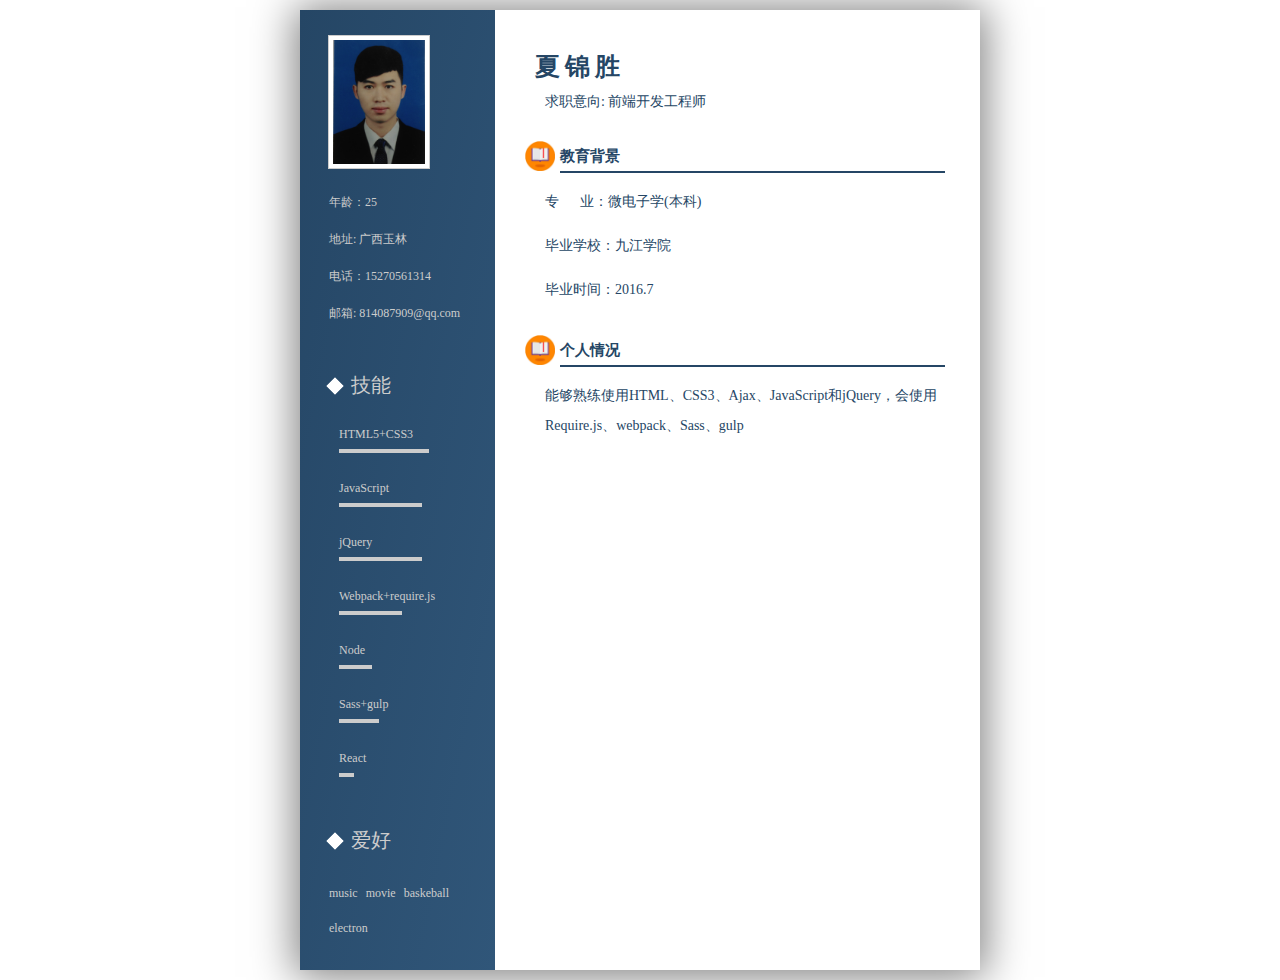
==== jianli.html @ a3b1e2e3 "delect imfomation" ====
<!DOCTYPE html>
<html lang="en">
<head>
    <meta charset="UTF-8">
    <meta name="viewport" content="width=device-width, initial-scale=1.0">
    <meta http-equiv="X-UA-Compatible" content="ie=edge">
    <title>Document</title>
    <style>
        ul {
            list-style: none;
        }
        #resume {
            max-width: 680px;
            min-height: 960px;
            box-shadow: 0 2px 40px 5px rgba(0,0,0,0.5);
            margin: 10px auto;
            display: flex;
        }
        .left-ct {
            width: 195px;
            height: 960px;
            background: linear-gradient(to bottom right,#254665,#305679);
            color: #fff;
            font-size: 12px;
        }
        .right-ct {
            min-width: 485px;
            min-height: 960px;
            color: #254665;
            font-family: KaiTi_GB2312;
            font-size: 14px;
        }
        .portrait-ct {
            width: 100px;
            height: 132px;
            background: #fff;
            margin-top: 25px;
            margin-left: 28px;
            border: 1px solid #ccc;
            
        }
        .portrait {
            width: 92px;
            height: 124px;
            margin-left: 4px;
            margin-top: 4px;
            background: url('imgs/myphoto.png') center no-repeat;
            background-size: cover;
        }
        ul.information {
            margin: 0;
            padding: 0;
            margin-top: 30px;
            width: 200px;
        }
        .information li {
            margin-top: 20px;
            color: #ccc;
        }
        .title {
            margin-top: 50px;
            font-size: 20px;
            color: #ccc;
        }
        .title span {
            display: inline-block;
            width: 10px;
            height: 10px;
            border: 1px solid #fff;
            background: #fff;
            transform: rotate(45deg);
            margin-right: 10px;
        }
        .technical-ct {
            margin-left: 10px;
            padding: 0;
        }
        .technical-ct li {
            display: block;
            line-height: 30px;
            color: #ccc;
            margin-top: 20px;
        }
        .technical-1 {
            border-bottom: 4px solid #ccc;
        }
        .technical-2 {
            width: 83px;
            border-bottom: 4px solid #ccc;
        }
        .technical-3 {
            width: 83px;
            border-bottom: 4px solid #ccc;
        }
        .technical-4 {
            width: 63px;
            border-bottom: 4px solid #ccc;
        }
        .technical-5 {
            width: 33px;
            border-bottom: 4px solid #ccc;
        }
        .technical-6 {
            width: 40px;
            border-bottom: 4px solid #ccc;
        }
        .technical-7 {
            width: 15px;
            border-bottom: 4px solid #ccc;
        }
        .hobby {
            padding: 0;
            width: 120px;
            flex-wrap: wrap;
            justify-content: space-between;
            display: flex;
            color: #ccc;
        }
        .hobby li {
            margin-top: 20px;
        }
        .myname {
            margin-top: 40px;
            margin-left: 40px;
            font-size: 25px;
            font-weight: bold;
            
            
            letter-spacing: 5px;
        }
        .myintention {
            margin:10px 50px;
        }
        .logo {
            width: 30px;
            height: 30px;
            margin-bottom: -10px;
        }
        .education {
            margin-left: 30px;
            margin-top: 30px;
        }
        .education span{
            width: 385px;
            display: inline-block;
            margin-left: 5px;
            font-size: 15px;
            font-weight: bold;
            line-height: 30px;
            border-bottom: 2px solid #254665;
        }
        .right-ct p{
            margin-left: 50px;
            width: 408px;
            line-height: 30px;
        }
    </style>
</head>
<body>
    <div id="resume">
        <div class="left-ct">
            <div class="portrait-ct">
                <div class="portrait"></div>
                <ul class="information">
                    <li>年龄：25</li>
                    <li>地址: 广西玉林</li>
                    <li>电话：15270561314</li>
                    <li>邮箱: 814087909@qq.com</li>
                    
                </ul>
                <div class="title"><span></span>技能</div>
                <ul class="technical-ct">
                    <li class="technical-1">HTML5+CSS3</li>
                    <li class="technical-2">JavaScript</li>
                    <li class="technical-3">jQuery</li>
                    <li class="technical-4">Webpack+require.js</li>
                    <li class="technical-5">Node</li>
                    <li class="technical-6">Sass+gulp</li>
                    <li class="technical-7">React</li>
                </ul>
                <div class="title"><span></span>爱好</div>
                <ul class="hobby">
                    <li>music</li>
                    <li>movie</li>
                    <li>baskeball</li>
                    <li>electron</li>
                </ul>
            </div>
        </div>
        <div class="right-ct">
            <div class="myname">夏锦胜</div>
            <div class="myintention">求职意向: 前端开发工程师</div>
            <div class="education"><img class="logo" src="imgs/timg (5).png" alt=""><span>教育背景</span></div>
            <p>专&nbsp;&nbsp;&nbsp;&nbsp;&nbsp;&nbsp;业：微电子学(本科)</p>
            <p>毕业学校：九江学院</p>
            <p>毕业时间：2016.7</p>
            <div class="education"><img class="logo" src="imgs/timg (5).png" alt=""><span>个人情况</span></div>
            <p>能够熟练使用HTML、CSS3、Ajax、JavaScript和jQuery，会使用Require.js、webpack、Sass、gulp</p>
            
        </div>
    </div>
</body>
</html>
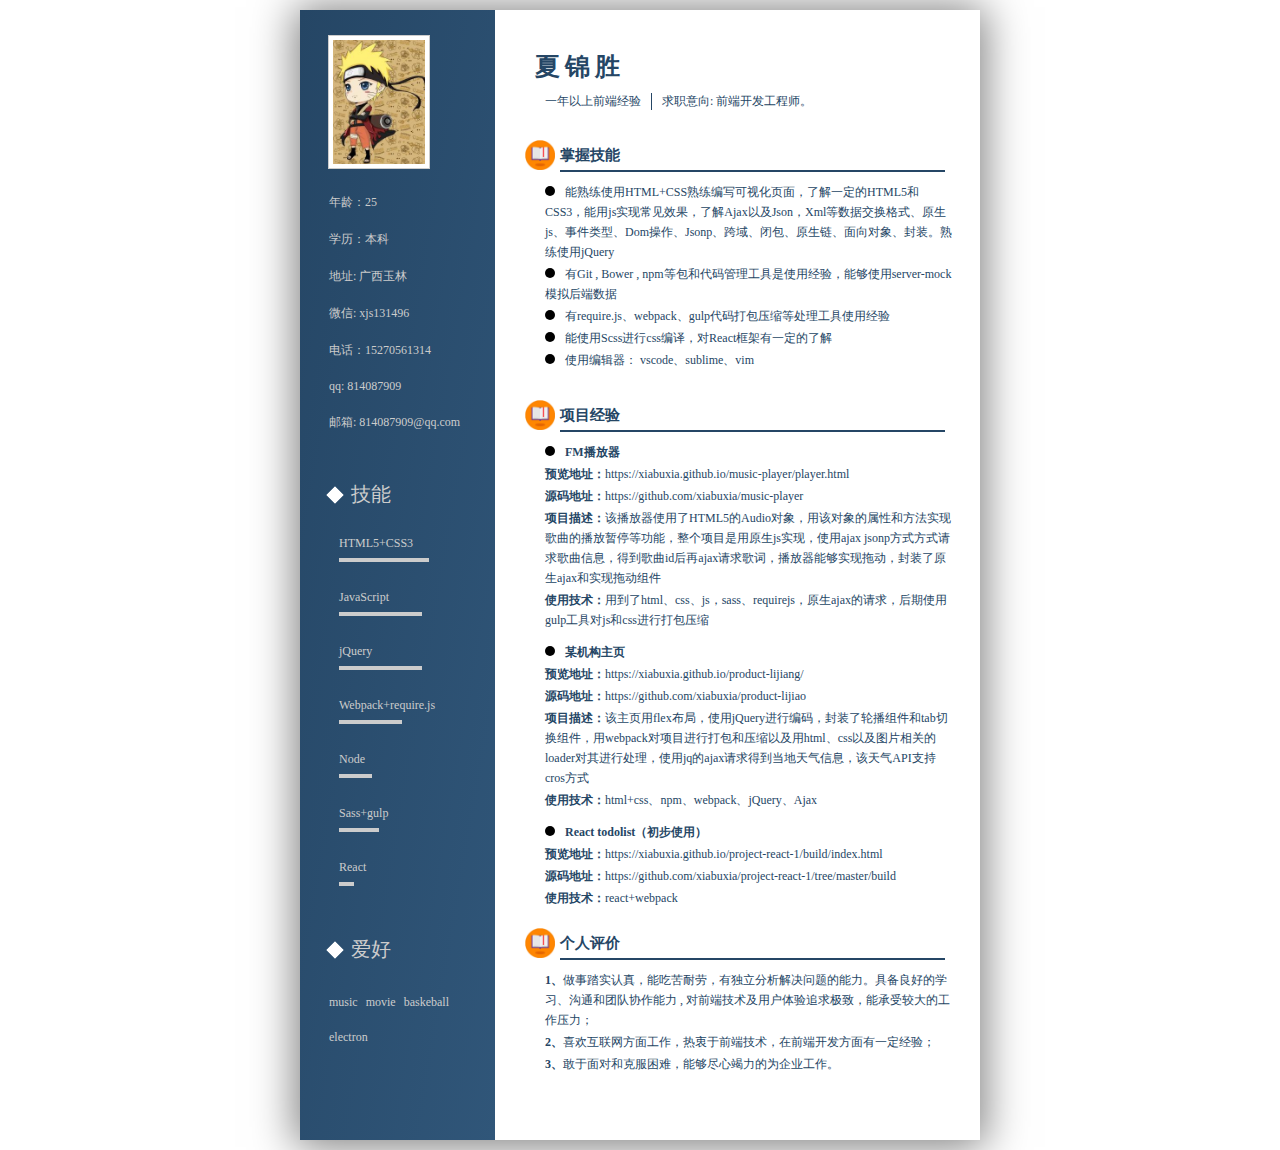
==== commit 6bad183c: "finish jianli" ====
--- a/jianli.html
+++ b/jianli.html
@@ -11,24 +11,25 @@
         }
         #resume {
             max-width: 680px;
-            min-height: 960px;
+            min-height: 1130px;
             box-shadow: 0 2px 40px 5px rgba(0,0,0,0.5);
             margin: 10px auto;
             display: flex;
+            
         }
         .left-ct {
             width: 195px;
-            height: 960px;
+            height: 1130px;
             background: linear-gradient(to bottom right,#254665,#305679);
             color: #fff;
             font-size: 12px;
         }
         .right-ct {
             min-width: 485px;
-            min-height: 960px;
+            min-height: 1130px;
             color: #254665;
             font-family: KaiTi_GB2312;
-            font-size: 14px;
+            font-size: 12px;
         }
         .portrait-ct {
             width: 100px;
@@ -38,13 +39,14 @@
             margin-left: 28px;
             border: 1px solid #ccc;
             
+            
         }
         .portrait {
             width: 92px;
             height: 124px;
             margin-left: 4px;
             margin-top: 4px;
-            background: url('imgs/myphoto.png') center no-repeat;
+            background: url('imgs/photo.jpg') center no-repeat;
             background-size: cover;
         }
         ul.information {
@@ -131,6 +133,15 @@
         .myintention {
             margin:10px 50px;
         }
+        .myintention span {
+            display: inline-block;
+   
+            border-right: 1px solid #254665;
+            padding-right: 10px;
+            margin-right: 10px;
+     
+
+        }
         .logo {
             width: 30px;
             height: 30px;
@@ -152,7 +163,19 @@
         .right-ct p{
             margin-left: 50px;
             width: 408px;
-            line-height: 30px;
+            line-height: 20px;
+            margin-top:-10px;
+        }
+        p.first {
+            margin-top: 10px;
+        }
+        .bullute {
+            width: 10px;
+            height: 10px;
+            display: inline-block;
+            border-radius: 50%;
+            background: #000;
+            margin-right: 10px;
         }
     </style>
 </head>
@@ -163,8 +186,11 @@
                 <div class="portrait"></div>
                 <ul class="information">
                     <li>年龄：25</li>
+                    <li>学历：本科</li>
                     <li>地址: 广西玉林</li>
+                    <li>微信: xjs131496</li>
                     <li>电话：15270561314</li>
+                    <li>qq: 814087909</li>
                     <li>邮箱: 814087909@qq.com</li>
                     
                 </ul>
@@ -189,13 +215,38 @@
         </div>
         <div class="right-ct">
             <div class="myname">夏锦胜</div>
-            <div class="myintention">求职意向: 前端开发工程师</div>
-            <div class="education"><img class="logo" src="imgs/timg (5).png" alt=""><span>教育背景</span></div>
-            <p>专&nbsp;&nbsp;&nbsp;&nbsp;&nbsp;&nbsp;业：微电子学(本科)</p>
-            <p>毕业学校：九江学院</p>
-            <p>毕业时间：2016.7</p>
-            <div class="education"><img class="logo" src="imgs/timg (5).png" alt=""><span>个人情况</span></div>
-            <p>能够熟练使用HTML、CSS3、Ajax、JavaScript和jQuery，会使用Require.js、webpack、Sass、gulp</p>
+            <div class="myintention"><span>一年以上前端经验</span>求职意向: 前端开发工程师。</div>
+            <div class="education"><img class="logo" src="imgs/timg (5).png" alt=""><span>掌握技能</span></div>
+            
+            <p class="first"><span class="bullute"></span>能熟练使用HTML+CSS熟练编写可视化页面，了解一定的HTML5和CSS3，能用js实现常见效果，了解Ajax以及Json，Xml等数据交换格式、原生js、事件类型、Dom操作、Jsonp、跨域、闭包、原生链、面向对象、封装。熟练使用jQuery</p>
+            <p><span class="bullute"></span>有Git , Bower , npm等包和代码管理工具是使用经验，能够使用server-mock模拟后端数据</p>
+            <p><span class="bullute"></span>有require.js、webpack、gulp代码打包压缩等处理工具使用经验</p>
+            <p><span class="bullute"></span>能使用Scss进行css编译，对React框架有一定的了解</p>
+            <p><span class="bullute"></span>使用编辑器：  vscode、sublime、vim</p>
+            <div class="education"><img class="logo" src="imgs/timg (5).png" alt=""><span>项目经验</span></div>
+            <p class="first"><span class="bullute"></span><strong>FM播放器</strong></p>
+            <p><strong>预览地址：</strong>https://xiabuxia.github.io/music-player/player.html</p>
+            <p><strong>源码地址：</strong>https://github.com/xiabuxia/music-player</p>
+            <p><strong>项目描述：</strong>该播放器使用了HTML5的Audio对象，用该对象的属性和方法实现歌曲的播放暂停等功能，整个项目是用原生js实现，使用ajax jsonp方式方式请求歌曲信息，得到歌曲id后再ajax请求歌词，播放器能够实现拖动，封装了原生ajax和实现拖动组件</p>
+            <p><strong>使用技术：</strong>用到了html、css、js，sass、requirejs，原生ajax的请求，后期使用gulp工具对js和css进行打包压缩</p>
+            
+            <p class="first"><span class="bullute"></span><strong>某机构主页</strong></p>
+            <p><strong>预览地址：</strong>https://xiabuxia.github.io/product-lijiang/</p>
+            <p><strong>源码地址：</strong>https://github.com/xiabuxia/product-lijiao</p>
+            <p><strong>项目描述：</strong>该主页用flex布局，使用jQuery进行编码，封装了轮播组件和tab切换组件，用webpack对项目进行打包和压缩以及用html、css以及图片相关的loader对其进行处理，使用jq的ajax请求得到当地天气信息，该天气API支持cros方式</p>
+            <p><strong>使用技术：</strong>html+css、npm、webpack、jQuery、Ajax</p>
+            
+            <p class="first"><span class="bullute"></span><strong>React todolist（初步使用）</strong></p>
+            <p><strong>预览地址：</strong>https://xiabuxia.github.io/project-react-1/build/index.html</p>
+            <p><strong>源码地址：</strong>https://github.com/xiabuxia/project-react-1/tree/master/build</p>
+            <p><strong>使用技术：</strong>react+webpack</p>
+            <p><strong></strong></p>
+
+            <div class="education"><img class="logo" src="imgs/timg (5).png" alt=""><span>个人评价</span></div>
+            <p class="first"><strong>1、</strong>做事踏实认真，能吃苦耐劳，有独立分析解决问题的能力。具备良好的学习、沟通和团队协作能力 , 对前端技术及用户体验追求极致，能承受较大的工作压力；</p>
+            <p><strong>2、</strong>喜欢互联网方面工作，热衷于前端技术，在前端开发方面有一定经验；</p>
+            <p><strong>3、</strong>敢于面对和克服困难，能够尽心竭力的为企业工作。</p>
+            
             
         </div>
     </div>
